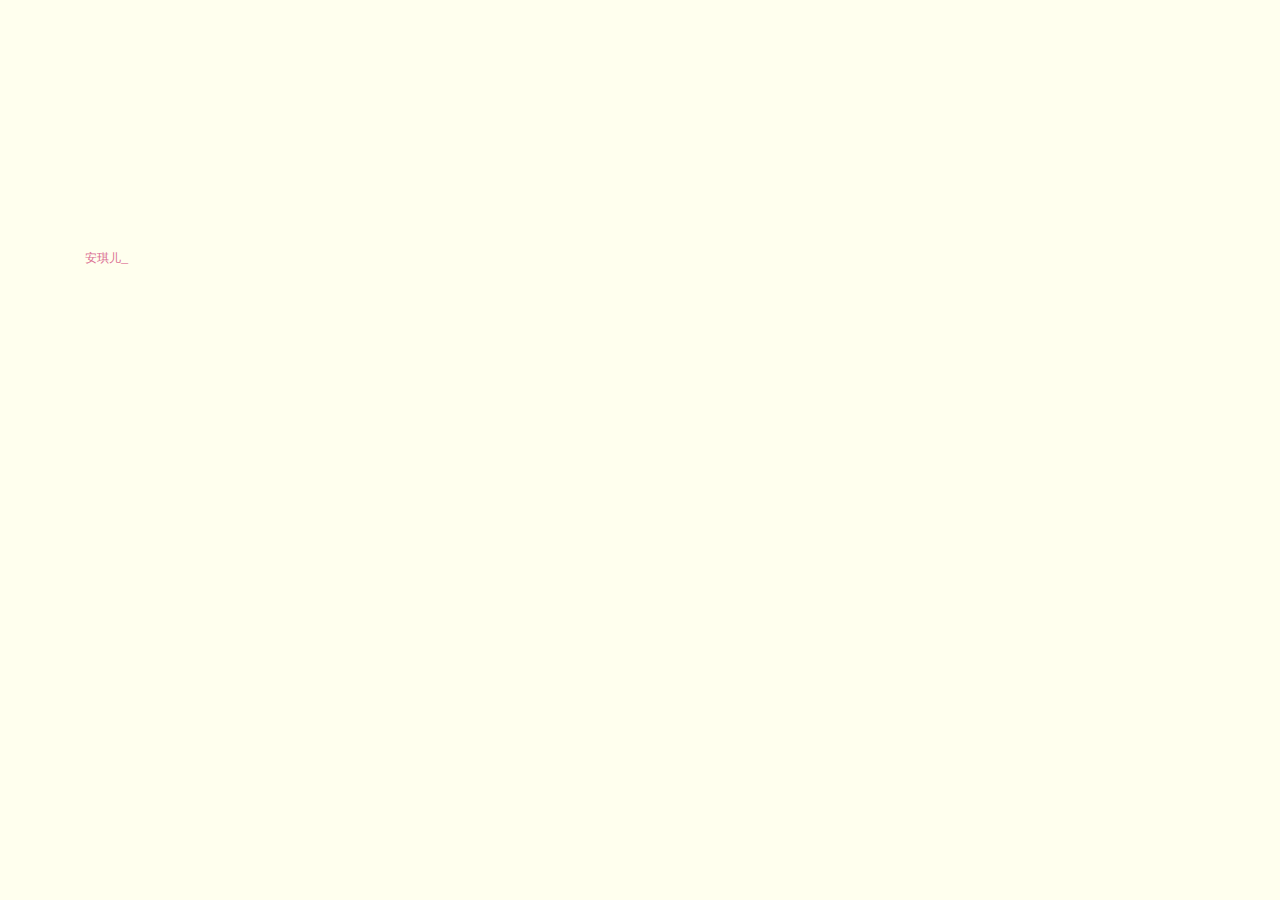
==== index.html @ 361580e2 "erge" ====
<!DOCTYPE HTML>
<html xmlns="http://www.w3.org/1999/xhtml" xml:lang="en" lang="en">
<head>

	<title>安姐，我爱你 </title>  
<meta name="keywords" content="" />
<meta name="description" content="" />
	<meta http-equiv="Content-Type" content="text/html; charset=utf-8">
	<style type="text/css">
		@font-face {
			font-family: digit;
			src: url("digital-7_mono.ttf"/*tpa=./digital-7_mono.ttf*/) format("truetype");
		}
	</style>
	<link href="css/default.css" tppabs="./css/default.css" type="text/css" rel="stylesheet">
	<script type="text/javascript" src="js/jquery.js" tppabs="./js/jquery.js"></script>
	<script type="text/javascript" src="js/garden.js" tppabs="./js/garden.js"></script>
    <script type="text/javascript" src="js/functions.js" tppabs="./js/functions.js"></script>
<body>
	<div id="mainDiv">
		<div id="content">
			<audio autoplay="autoplay" height="100" width="100">
				<source src="renxi.mp3" type="audio/mp3" />
				<embed height="100" width="100" src="renxi.mp3" />
			</audio>
			<div id="code">
				<span class="comments">安琪儿：</span><br />
				<span class="space"><span class="comments">我有些话要对你说</span></span><br />
				<span class="space"/><span class="comments">只有在你的微笑里，我才有呼吸，还贪恋着你的风情，诱惑着你的神秘，埋葬了我的爱情，脉脉之情如一溪春水，快刀难斩断，随着天各一方的时间越来越长，我的思念也越来越深，我很想找一个万籁俱寂的深夜或一个阳光明媚的早晨，把许多心底的惆怅、寂寞向你倾诉。
				安琪儿，我们的故事是最感人，最真实的，早安，我永恒的爱人，虽然我尚未起床，但思想已经飞到你的身边来了，不管今世也好来世也好，我所要的只有你。我要与你同坐在有着月光的草坪上，一起遥望着繁星点缀的夜空，讲述那人间古老的爱情神话。人生不止，寂寞不已。寂寞人生爱无休，寂寞是爱永远的主题。</span><br />
				<span class="space"/><span class="comments">安琪儿，在这没有月的漆黑的夜里，我独自坐在窗前写着这封信，希望睡前可以吻你；希望睡时可以抱着你；希望醒来可以看到你，有你的日子，一切都是那么美好，风和日丽，鲜花遍地；没你的日子，白昼是那么的黯淡，黑夜是那么的漫长。你的话已经锁在我的记忆里了，那钥匙你就替我保管一辈子吧。如果你冷，我将你拥入怀中；如果你哭，我替你擦去泪痕。你像那天边的云，飘泊不定，叫人难以追寻；你像那水中的萍，流移四方，叫我难以琢磨。这样的习惯也是一种甜蜜的负担，思念你早已成为我生活中不可缺少的习惯。思念就像河流般，滔滔不绝地流向大海，流向我的心房，当我闭上双眼，你的身影又浮现在我的眼前，一些路我们并肩走过，一些故事我们就是主人公，一首歌我们对唱了那么久，永远不变的是心中深藏的对爱的执着。如果，我只有一天的生命，我会去找你，并告诉你，我是如此的依恋你。我们那两颗充满柔情和陶醉的心永远在一起，我愿做天上的星星，给你永恒的光芒，永远守候在你身边。盼你在每一次想你的瞬间，爱你在每一秒呼吸的间隙。不知为什么，只要有你在我身边，我的心便不再惶惶不安。有你的日子你就是一切，没你的日子一切都是你。
				安琪儿，我想告诉你，自从有了你，我觉得整个世界都在向我点头微笑，你那充满朝气的身影总是伴着月光入我梦来，让我牵挂不停。还记得我俩的初遇。那一瞬间，时间就像静止了一般，你的气质让我觉得惊喜，认识你我的生活充满生机，爱上你我的生活充满激情。</span><br />
				<span class="space"/><span class="comments">安琪儿，保留一个最浪漫的故事，给你一声祝福，一个kiss，爱你直到永远！
				安琪儿，理解我吗？我不是弱智，但我会傻傻的爱你到永远。安琪儿，我只想和你白头到老，美轮美奂的你编织着神话，创造着奇迹，只因让我遇到你。接受我，好吗？</span><br />
				<span class="space"/><span class="comments">&nbsp;&nbsp;&nbsp;&nbsp;&nbsp;&nbsp;&nbsp;&nbsp;&nbsp;&nbsp;&nbsp;<a href="http://www.51bbw.cn">www.51bbw.cn</a> 
				</span><br />
			</div>
			<div id="loveHeart">
				<canvas id="garden"></canvas>
				<div id="words">
					<div id="messages">
						安琪儿, 这是我们认识的第
						<div id="elapseClock"></div>
					</div>
					<div id="loveu">
						永远爱你，一辈子，不分离！<br/>
						<div class="signature">- 赵永乐</div>

				</div>
			</div>
</div>
	<div class="bg1">	
		<div class="main">
			<footer style="line-height:20px">
                <div id="copyright">
                  <p><a href='http://51bbw.cn' target="_blank"></a> 
                    <a href="http://ymjzy.net" target="_blank"></a>
                    <a href="" target="_blank"></a></p>

                </div>
		</div>
	</div>
</div>

	<script type="text/javascript">
		var offsetX = $("#loveHeart").width() / 2;
		var offsetY = $("#loveHeart").height() / 2 - 55;
		var together = new Date();
		together.setFullYear(2022, 08, 29);
		together.setHours(20);
		together.setMinutes(0);
		together.setSeconds(0);
		together.setMilliseconds(0);
		
		if (!document.createElement('canvas').getContext) {
			var msg = document.createElement("div");
			msg.id = "errorMsg";
			msg.innerHTML = "提醒您：您的浏览器版本过旧^_^<br/>"+
				"推荐使用 <a href='http://dlsw.br.baidu.com/ditui/zujian/bdBrowserSetup-5956-ftn_1000061134.exe' target='_blank'>百度浏览器<br/>请先升级您的浏览器，效果很炫哦~~"; 
			document.body.appendChild(msg);
			$("#code").css("display", "none")
			$("#copyright").css("position", "absolute");
			$("#copyright").css("bottom", "10px");
		    document.execCommand("stop");
		} else {
			setTimeout(function () {
				adjustWordsPosition();
				startHeartAnimation();
			}, 5000);

			timeElapse(together);
			setInterval(function () {
				timeElapse(together);
			}, 500);

			adjustCodePosition();
			$("#code").typewriter();
		}
	</script>
    <audio id="bgmMusic" src="http://qzone.haoduoge.com/music/C2C3F0LSXH4D771253124A26CF9C71C939B2A.mp3" preload="auto" type="audio/mp3" autoplay loop></audio>
    


</body>
</html>
---- css/default.css ----
body{margin:0;padding:0;background:#ffe;font-size:12px;overflow:auto}#mainDiv{width:100%;height:100%}#loveHeart{float:left;width:670px;height:625px}#garden{width:100%;height:100%}#elapseClock{text-align:right;font-size:18px;margin-top:10px;margin-bottom:10px}#words{font-family:"sans-serif";width:505px;font-size:24px;color:#666}#messages{display:none}#elapseClock .digit{font-family:"digit";font-size:36px}#loveu{padding:5px;font-size:22px;margin-top:80px;margin-right:120px;text-align:right;display:none}#loveu .signature{margin-top:10px;font-size:20px;font-style:italic}#code{float:left;width:440px;height:400px;color:#333;font-family:"Consolas","Monaco","Bitstream Vera Sans Mono","Courier New","sans-serif";font-size:12px}#code .string{color:#2a36ff}#code .keyword{color:#7f0055;font-weight:bold}#code .placeholder{margin-left:15px}#code .space{margin-left:23px}#code .comments{color:palevioletred}#copyright{margin-top:10px;text-align:center;width:100%;color:#666}#errorMsg{width:100%;text-align:center;font-size:24px;position:absolute;top:100px;left:0}#copyright a{color:#666}
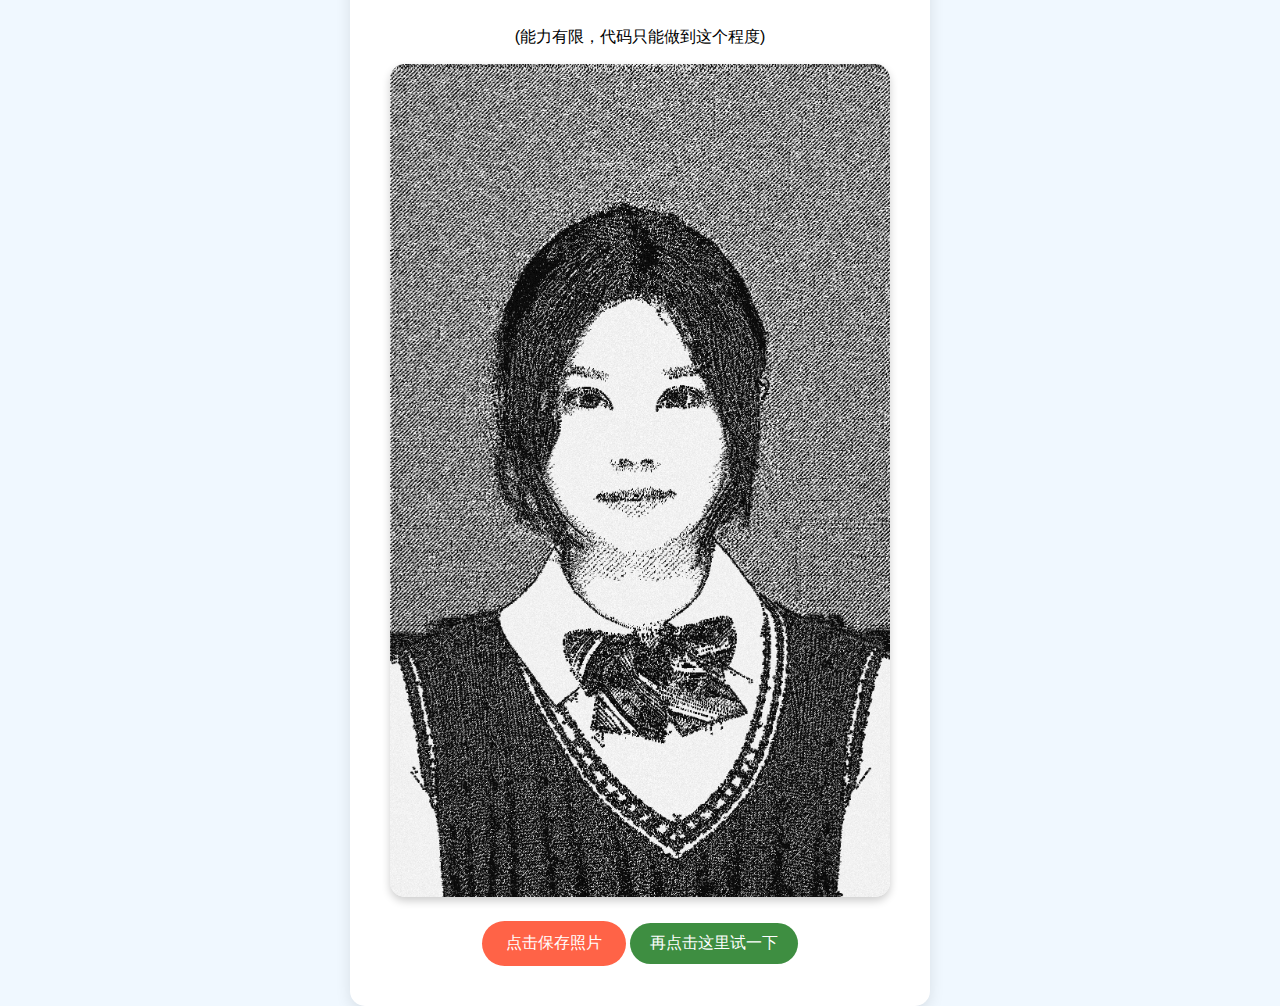
==== commit b889ae1e: "Add files via upload" ====
--- a/index.html
+++ b/index.html
@@ -1,105 +1,107 @@
-<!DOCTYPE HTML>
-<html xmlns="http://www.w3.org/1999/xhtml" xml:lang="en" lang="en">
-<head>
-
-	<title>安姐，我爱你 </title>  
-<meta name="keywords" content="" />
-<meta name="description" content="" />
-	<meta http-equiv="Content-Type" content="text/html; charset=utf-8">
-	<style type="text/css">
-		@font-face {
-			font-family: digit;
-			src: url("digital-7_mono.ttf"/*tpa=./digital-7_mono.ttf*/) format("truetype");
-		}
-	</style>
-	<link href="css/default.css" tppabs="./css/default.css" type="text/css" rel="stylesheet">
-	<script type="text/javascript" src="js/jquery.js" tppabs="./js/jquery.js"></script>
-	<script type="text/javascript" src="js/garden.js" tppabs="./js/garden.js"></script>
-    <script type="text/javascript" src="js/functions.js" tppabs="./js/functions.js"></script>
-<body>
-	<div id="mainDiv">
-		<div id="content">
-			<audio autoplay="autoplay" height="100" width="100">
-				<source src="renxi.mp3" type="audio/mp3" />
-				<embed height="100" width="100" src="renxi.mp3" />
-			</audio>
-			<div id="code">
-				<span class="comments">安琪儿：</span><br />
-				<span class="space"><span class="comments">我有些话要对你说</span></span><br />
-				<span class="space"/><span class="comments">只有在你的微笑里，我才有呼吸，还贪恋着你的风情，诱惑着你的神秘，埋葬了我的爱情，脉脉之情如一溪春水，快刀难斩断，随着天各一方的时间越来越长，我的思念也越来越深，我很想找一个万籁俱寂的深夜或一个阳光明媚的早晨，把许多心底的惆怅、寂寞向你倾诉。
-				安琪儿，我们的故事是最感人，最真实的，早安，我永恒的爱人，虽然我尚未起床，但思想已经飞到你的身边来了，不管今世也好来世也好，我所要的只有你。我要与你同坐在有着月光的草坪上，一起遥望着繁星点缀的夜空，讲述那人间古老的爱情神话。人生不止，寂寞不已。寂寞人生爱无休，寂寞是爱永远的主题。</span><br />
-				<span class="space"/><span class="comments">安琪儿，在这没有月的漆黑的夜里，我独自坐在窗前写着这封信，希望睡前可以吻你；希望睡时可以抱着你；希望醒来可以看到你，有你的日子，一切都是那么美好，风和日丽，鲜花遍地；没你的日子，白昼是那么的黯淡，黑夜是那么的漫长。你的话已经锁在我的记忆里了，那钥匙你就替我保管一辈子吧。如果你冷，我将你拥入怀中；如果你哭，我替你擦去泪痕。你像那天边的云，飘泊不定，叫人难以追寻；你像那水中的萍，流移四方，叫我难以琢磨。这样的习惯也是一种甜蜜的负担，思念你早已成为我生活中不可缺少的习惯。思念就像河流般，滔滔不绝地流向大海，流向我的心房，当我闭上双眼，你的身影又浮现在我的眼前，一些路我们并肩走过，一些故事我们就是主人公，一首歌我们对唱了那么久，永远不变的是心中深藏的对爱的执着。如果，我只有一天的生命，我会去找你，并告诉你，我是如此的依恋你。我们那两颗充满柔情和陶醉的心永远在一起，我愿做天上的星星，给你永恒的光芒，永远守候在你身边。盼你在每一次想你的瞬间，爱你在每一秒呼吸的间隙。不知为什么，只要有你在我身边，我的心便不再惶惶不安。有你的日子你就是一切，没你的日子一切都是你。
-				安琪儿，我想告诉你，自从有了你，我觉得整个世界都在向我点头微笑，你那充满朝气的身影总是伴着月光入我梦来，让我牵挂不停。还记得我俩的初遇。那一瞬间，时间就像静止了一般，你的气质让我觉得惊喜，认识你我的生活充满生机，爱上你我的生活充满激情。</span><br />
-				<span class="space"/><span class="comments">安琪儿，保留一个最浪漫的故事，给你一声祝福，一个kiss，爱你直到永远！
-				安琪儿，理解我吗？我不是弱智，但我会傻傻的爱你到永远。安琪儿，我只想和你白头到老，美轮美奂的你编织着神话，创造着奇迹，只因让我遇到你。接受我，好吗？</span><br />
-				<span class="space"/><span class="comments">&nbsp;&nbsp;&nbsp;&nbsp;&nbsp;&nbsp;&nbsp;&nbsp;&nbsp;&nbsp;&nbsp;<a href="http://www.51bbw.cn">www.51bbw.cn</a> 
-				</span><br />
-			</div>
-			<div id="loveHeart">
-				<canvas id="garden"></canvas>
-				<div id="words">
-					<div id="messages">
-						安琪儿, 这是我们认识的第
-						<div id="elapseClock"></div>
-					</div>
-					<div id="loveu">
-						永远爱你，一辈子，不分离！<br/>
-						<div class="signature">- 赵永乐</div>
-
-				</div>
-			</div>
-</div>
-	<div class="bg1">	
-		<div class="main">
-			<footer style="line-height:20px">
-                <div id="copyright">
-                  <p><a href='http://51bbw.cn' target="_blank"></a> 
-                    <a href="http://ymjzy.net" target="_blank"></a>
-                    <a href="" target="_blank"></a></p>
-
-                </div>
-		</div>
-	</div>
-</div>
-
-	<script type="text/javascript">
-		var offsetX = $("#loveHeart").width() / 2;
-		var offsetY = $("#loveHeart").height() / 2 - 55;
-		var together = new Date();
-		together.setFullYear(2022, 08, 29);
-		together.setHours(20);
-		together.setMinutes(0);
-		together.setSeconds(0);
-		together.setMilliseconds(0);
-		
-		if (!document.createElement('canvas').getContext) {
-			var msg = document.createElement("div");
-			msg.id = "errorMsg";
-			msg.innerHTML = "提醒您：您的浏览器版本过旧^_^<br/>"+
-				"推荐使用 <a href='http://dlsw.br.baidu.com/ditui/zujian/bdBrowserSetup-5956-ftn_1000061134.exe' target='_blank'>百度浏览器<br/>请先升级您的浏览器，效果很炫哦~~"; 
-			document.body.appendChild(msg);
-			$("#code").css("display", "none")
-			$("#copyright").css("position", "absolute");
-			$("#copyright").css("bottom", "10px");
-		    document.execCommand("stop");
-		} else {
-			setTimeout(function () {
-				adjustWordsPosition();
-				startHeartAnimation();
-			}, 5000);
-
-			timeElapse(together);
-			setInterval(function () {
-				timeElapse(together);
-			}, 500);
-
-			adjustCodePosition();
-			$("#code").typewriter();
-		}
-	</script>
-    <audio id="bgmMusic" src="http://qzone.haoduoge.com/music/C2C3F0LSXH4D771253124A26CF9C71C939B2A.mp3" preload="auto" type="audio/mp3" autoplay loop></audio>
-    
-
-
-</body>
-</html>+<!DOCTYPE html>
+<html lang="zh">
+<head>
+    <meta charset="UTF-8">
+    <meta name="viewport" content="width=device-width, initial-scale=1.0">
+    <title>surprise</title>
+    <style>
+        /* 页面背景和字体设置 */
+        body {
+            font-family: 'Arial', sans-serif;
+            background-color: #f0f8ff;
+            margin: 0;
+            padding: 0;
+            display: flex;
+            justify-content: center;
+            align-items: center;
+            height: 100vh;
+            text-align: center;
+        }
+
+        /* 页面容器 */
+        .container {
+            background-color: #fff;
+            border-radius: 15px;
+            box-shadow: 0 5px 15px rgba(0, 0, 0, 0.1);
+            padding: 40px;
+            max-width: 500px;
+            width: 100%;
+        }
+
+        /* 标题样式 */
+        h1 {
+            color: #ff6347;
+            font-size: 36px;
+            margin-bottom: 20px;
+        }
+
+        /* 照片样式 */
+        .photo {
+            max-width: 100%;
+            height: auto;
+            border-radius: 15px;
+            cursor: pointer;
+            box-shadow: 0 4px 8px rgba(0, 0, 0, 0.2);
+            transition: transform 0.3s ease;
+        }
+
+        .photo:hover {
+            transform: scale(1.05);
+        }
+
+        /* 点击下载按钮样式 */
+        .download-btn {
+            display: inline-block;
+            padding: 12px 24px;
+            background-color: #ff6347;
+            color: white;
+            border: none;
+            border-radius: 25px;
+            text-decoration: none;
+            font-size: 16px;
+            margin-top: 20px;
+            transition: background-color 0.3s ease;
+        }
+
+        .download-btn:hover {
+            background-color: #ff4500;
+        }
+
+        /* 新增的链接样式 */
+        .link-btn {
+            display: inline-block;
+            margin-top: 20px;
+            padding: 10px 20px;
+            background-color: #3e8e41;
+            color: white;
+            text-decoration: none;
+            border-radius: 25px;
+            font-size: 16px;
+            transition: background-color 0.3s ease;
+        }
+
+        .link-btn:hover {
+            background-color: #4CAF50;
+        }
+    </style>
+</head>
+<body>
+
+    <div class="container">
+        <h1>我的可爱小宝</h1>
+        <p>(能力有限，代码只能做到这个程度)</p>
+
+        <!-- 插入照片 -->
+        <a href="wyx.png" download="我的小宝照片">
+            <img class="photo" src="wyx.png" alt="小宝的像素风证件照">
+        </a>
+
+        <!-- 下载按钮 -->
+        <a href="wyx.png" download="我的小宝照片" class="download-btn">点击保存照片</a>
+
+        <!-- 新增的跳转链接 -->
+        <a href="https://keepmovingxzh.github.io/test/letter.html" class="link-btn" target="_blank">再点击这里试一下</a>
+    </div>
+
+</body>
+</html>
